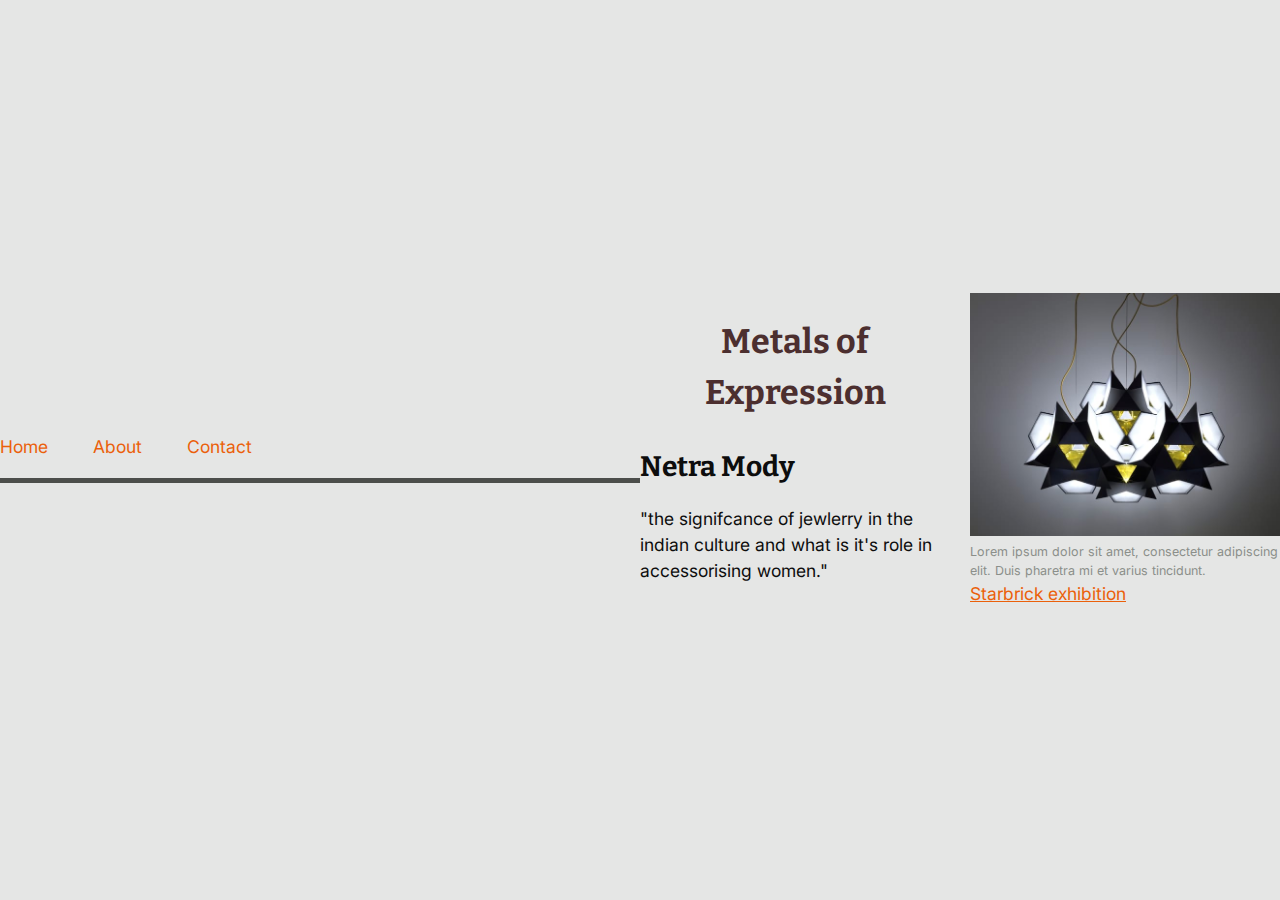
==== index.html @ 6dcfd146 "updated set up" ====
<!DOCTYPE html>
<html lang="en">
<head>

  <!-- Basic Page Needs
  –––––––––––––––––––––––––––––––––––––––––––––––––– -->
  <meta charset="utf-8">
  <title>Metals Of Expression</title>
  <meta name="description" content="">
  <meta name="author" content="">

  <!-- Mobile Specific Metas
  –––––––––––––––––––––––––––––––––––––––––––––––––– -->
  <meta name="viewport" content="width=device-width, initial-scale=1">


  <!-- CSS
  –––––––––––––––––––––––––––––––––––––––––––––––––– -->
  <link rel="stylesheet" href="css/normalize.css">
  <link rel="stylesheet" href="css/styles.css">
  <link rel="stylesheet" href="css/metals.css">



  <!-- Favicon
  –––––––––––––––––––––––––––––––––––––––––––––––––– -->
  <link rel="icon" type="image/png" href="images/favicon.ico">

</head>
<body>
  <header>
    <nav>
      <a href="index.html">Home</a>
      <a href="#">About</a>
      <a href="#">Contact</a>
    </nav>
  </header>
  <main>
  <section class="grid-container col-2">
    <div>
      <h1>Metals of Expression</h1>
      <h3>Netra Mody</h3>
      <p>
        "the signifcance of jewlerry in the indian culture and what is it's role in accessorising women."
      </p>
    </div>
    <figure>
      <img src="images/starbrick_5587.jpg" alt="art image" />
      <figcaption>Lorem ipsum dolor sit amet, consectetur adipiscing elit. Duis pharetra mi et varius tincidunt.</figcaption>
      <a href="entry-example-blocks.html">Starbrick exhibition</a>
  </figure>
  </section>
  
</body>
</html>
---- css/styles.css ----
/*
* Harmonic Collection V1
* Copyright 2024
*
*
* Free to use under the MIT license.
*/

/* Table of contents
––––––––––––––––––––––––––––––––––––––––––––––––––
- Font import
- Variables
- Themes
- Base Styles
- Typography
- Links
- Lists
- Grid system
- Flexbox
- Utilities
- Misc
- Clearing
- Media Queries
*/



/* Placeholder for Google Fonts import */
@import url('https://fonts.googleapis.com/css2?family=Bitter:ital,wght@0,100..900;1,100..900&family=Inter:ital,opsz,wght@0,14..32,100..900;1,14..32,100..900&display=swap');

:root {

    /* VARIABLES */

    /* Typography */
  --headingFont: 'Bitter', serif;
  --bodyFont: 'Inter', sans-serif;

  --baseFontSize: clamp(0.875rem, 0.7885rem + 0.3846vw, 1.25rem);

  --type-scale: 1.5;

  --xlText: calc(var(--lgText) * var(--type-scale));
  --lgText: calc(var(--mdText) * var(--type-scale));
  --mdText: calc(var(--baseText) * var(--type-scale));
  --xsText: calc(var(--smText) / var(--type-scale));
  --smText: calc(var(--baseText) / var(--type-scale));
  --baseText: var(--baseFontSize);

  /* Neutrals & Gray tint ramp */
  --gray-100: hsl(105, 2%, 90%);
  --gray-200: hsl(105, 2%, 80%);
  --gray-300: hsl(105, 2%, 70%);
  --gray-400: hsl(105, 2%, 60%);
  --gray-500: hsl(105, 2%, 55%);
  --gray-600: hsl(105, 2%, 40%);
  --gray-700: hsl(105, 2%, 30%);
  --gray-800: hsl(105, 2%, 20%);
  --gray-900: hsl(105, 2%, 10%);
  
  --black: hsl(0, 0%, 5%);
  --white: hsl(0, 0%, 100%);

  /* Core colors */
  --primary: hsl(76, 60%, 24%);
  --primary-light: hsl(76, 68%, 75%);
  --primary-dark: hsl(76, 63%, 16%);
  --secondary: hsl(105, 4%, 22%);
  --tertiary: hsl(202, 100%, 33%);

  /* Accent colors */
  --accent-1: hsl(23, 92%, 48%);
  --accent-2: hsl(37, 90%, 51%);

  /* Spacing */
  --space-xs: 0.25rem;
  --space-sm: 0.5rem;
  --space-md: 1rem;
  --space-lg: 1.5rem;
  --space-xl: 2rem;
  --space-xxl: 3rem;

  --space-0: 0;
  --space-1: var(--space-xs);
  --space-2: var(--space-sm);
  --space-3: var(--space-md);
  --space-4: var(--space-lg);
  --space-5: var(--space-xl);
  --space-6: var(--space-xxl);

  /* Layout */
  --max-width: 1440px;

}

/* Theme-specific styles */

/* Light theme (default) */
:root {
  --bg: var(--gray-100);
  --textColor: var(--black);
}

/* Dark theme */
:root[data-theme="dark"] {
  --bg: var(--gray-900);
  --textColor: var(--white);
}

body {
  background-color: var(--bg);
  color: var(--textColor);
}

/* Theme switcher styles */
.theme-switcher {
  background: none;
  border: none;
  cursor: pointer;
  font-size: 24px;
}

/* Base Styles
–––––––––––––––––––––––––––––––––––––––––––––––––– */
html {
  font-size: var(--baseFontSize);
  scroll-behavior: smooth;
  font-family: var(--bodyFont);
}

body {
  line-height: 1.5;
  font-weight: 400;
  font-family: var(--bodyFont);
  color: var(--textColor); 
  background-color: var(--bg);
}

main {
  width: 80vw;
  margin: 0 auto;
}

header {
  width: 80vw;
  margin: 0 auto;
  border-bottom: 5px solid var(--gray-700);
}

header nav {
  display: flex;
  justify-content: flex-start;
  align-items: center;
}

header nav a {
  color: var(--accent-1);
  text-decoration: none;
  padding:1rem 2rem 1rem 0;
}

header nav a + a {
  margin-left: 10px;
}

footer {
  color: var(--gray-100);
  background: var(--gray-900);
  padding: var(--space-3);
  text-align: center;
}
footer nav {
  margin:0 auto;
  display: flex;
  align-items: center;
  justify-content: center;
  width: 600px;
}

footer nav a {
  text-decoration: none;
  padding: var(--space-3);
}

footer a {
  color: var(--gray-100);
}

footer p {
  margin-bottom: 0;
  max-width: none;
}

section {
  margin-bottom: var(--space-4);
}

figure {
  padding:0;
  margin:0;
}

figcaption {
  font-size:var(--smText);
  color: var(--textColor);
}

img {
  width: 100%;
  height: auto;
}

.primary {
  background: var(--primary);
}
.primary-light {
  background: var(--primary-light);
}
.primary-dark {
  background: var(--primary-dark);
}

/* Typography */

h1, h2, h3, h4, h5, h6 {
  font-family: var(--headingFont);
  margin-bottom: var(--space-3);
}

h1 { font-size: var(--xlText); }
h2 { font-size: var(--lgText); }
h3 { font-size: var(--mdText); }
h4 { font-size: var(--baseText); }
h5 { font-size: var(--smText); }

p {
  margin-top: 0; 
  margin-bottom:var(--space-3);
}

.caption, figcaption {
  font-size: var(--smText);
  color: var(--gray-500);
}

/* Links
–––––––––––––––––––––––––––––––––––––––––––––––––– */
a {
  color: var(--accent-1); }
a:hover {
  color: var(--accent-2); }


/* Lists
–––––––––––––––––––––––––––––––––––––––––––––––––– */
ul {
  list-style: circle inside; }
ol {
  list-style: decimal inside; }
ol, ul {
  padding-left: 0;
  margin-top: 0; }
ul ul, ul ol, ol ol, ol ul {
	font-size: var(--baseText);
	margin: 1rem 0 1rem 3rem;
	color: var(--textColor);
}
li {
  margin-bottom: 0.5rem; }

/* Grid
–––––––––––––––––––––––––––––––––––––––––––––––––– */
   .grid-container {
    position: relative;
    max-width: var(--max-width);
    margin: 0 auto;
    display: grid;
    grid-gap: 20px;
    gap: 20px;
    
    /* by default use min 200px wide columns auto-fit into width */
    grid-template-columns: minmax(200px, 1fr);
  }
  
  /* grids to 3 columns above mobile sizes */
  @media (min-width: 600px) {
    .grid-container {
      grid-template-columns: repeat(3, 1fr);
      padding: 10px 0;
    }
    
    /* basic grids */
    .grid-container.col-6 {
      grid-template-columns: repeat(6, 1fr);
    }
    .grid-container.col-5 {
      grid-template-columns: repeat(5, 1fr);
    }
    .grid-container.col-4 {
      grid-template-columns: repeat(4, 1fr);
    }
    .grid-container.col-3 {
      grid-template-columns: repeat(3, 1fr);
    }
    .grid-container.col-2 {
      grid-template-columns: 1fr 1fr;
    }
    .grid-container.full {
      grid-template-columns: 1fr;
    }
  }
  
  

/* Flexbox */
.flex {
  display: flex;
}

.flex-column {
  flex-direction: column;
}

.justify-center {
  justify-content: center;
}

.align-center {
  align-items: center;
}

.space-between {
  justify-content: space-between;
}

.flex-wrap {
  flex-wrap: wrap;
}

/* Example flexbox usage */
.card-container {
  display: flex;
  flex-wrap: wrap;
  gap: var(--space-3);
}

.card {
  padding: var(--space-2);
  background-color: var(--gray-200);
  border-radius: var(--space-2);
}

/* Utilities
–––––––––––––––––––––––––––––––––––––––––––––––––– */


.u-full-width {
  width: 100%;
  box-sizing: border-box; }
.u-max-full-width {
  max-width: 100%;
  box-sizing: border-box; }
.u-pull-right {
  float: right; }
.u-pull-left {
  float: left; }
.text-left {
	text-align: left; }
  .text-center {
    text-align: center; }
.text-right {
	text-align: right; }

.color-swatch {
    width: 100px;
    height: 100px;
    display: inline-block;
    margin-right: 10px;
    margin-bottom: 10px;
    border: 1px solid var(--gray-300);
}
.spacing-example {
    background-color: var(--gray-200);
    display: inline-block;
}


/* Misc
–––––––––––––––––––––––––––––––––––––––––––––––––– */
hr {
  margin-top: 1rem;
  margin-bottom: 1rem;
  border-width: 0;
  border-top: 1px solid var(--gray-300); }


  /* Clearing
–––––––––––––––––––––––––––––––––––––––––––––––––– */

/* Self Clearing Goodness */
.container:after,
.row:after,
.u-cf {
  content: "";
  display: table;
  clear: both; }


/* Media Queries
–––––––––––––––––––––––––––––––––––––––––––––––––– */
/*
Note: The best way to structure the use of media queries is to create the queries
near the relevant code. For example, if you wanted to change the styles for buttons
on small devices, paste the mobile query code up in the buttons section and style it
there.
*/


/* Larger than mobile (default point when grid becomes active) */
@media (min-width: 600px) {}

/* Larger than phablet */
@media (min-width: 900px) {}

/* Larger than tablet */
@media (min-width: 1200px) {}
---- css/metals.css ----
body {
    display: flex;
    justify-content: center;
    align-items: center;
    height: 100vh; /* Centers vertically */
    margin: 0;
}

h1 {
    font-size: 34px;
    color: rgb(76, 47, 47);
    text-align: center; /* Centers text */
}
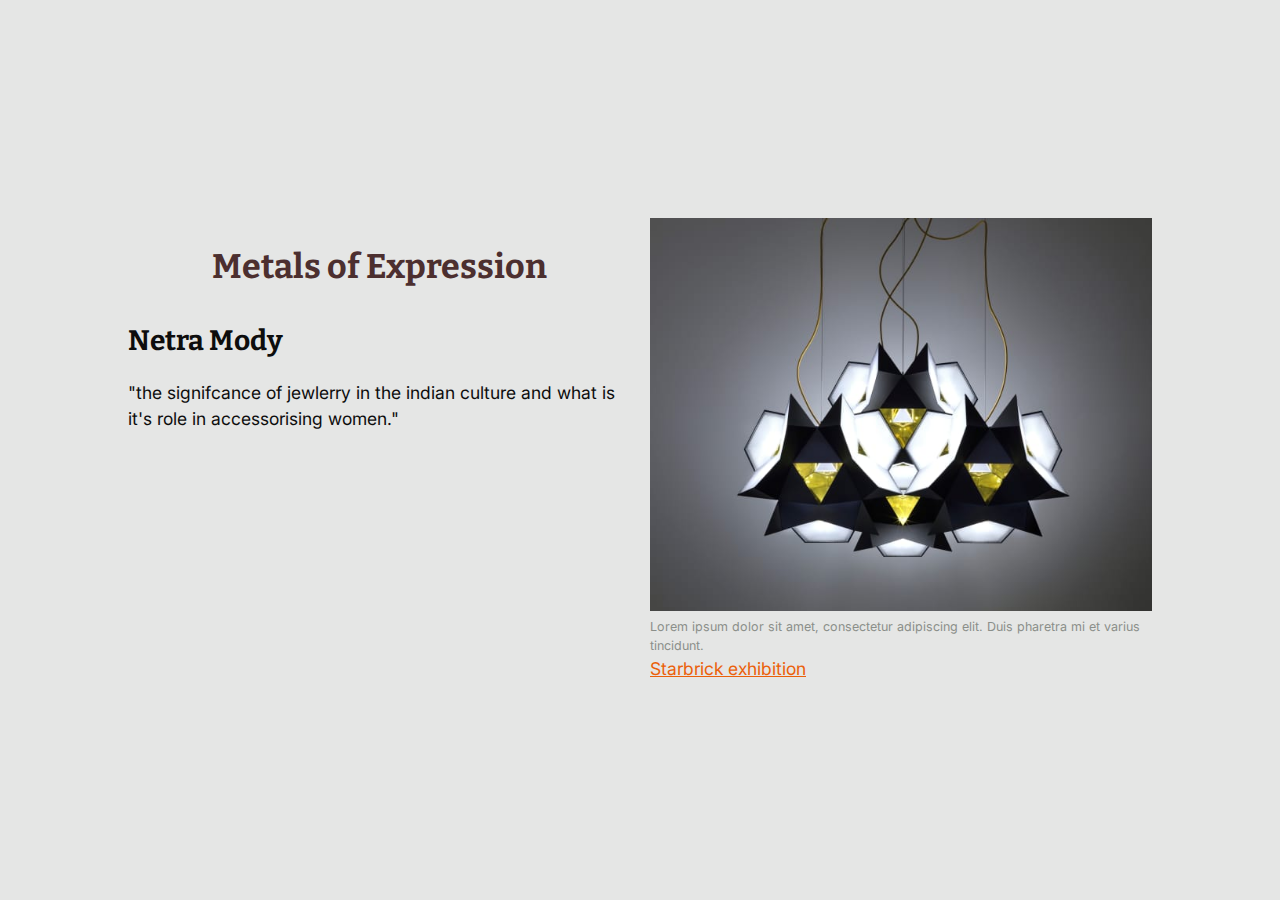
==== commit a1da786f: "Update index.html" ====
--- a/index.html
+++ b/index.html
@@ -28,13 +28,13 @@
 
 </head>
 <body>
-  <header>
-    <nav>
+ <!--<header>
+   <nav>
       <a href="index.html">Home</a>
       <a href="#">About</a>
       <a href="#">Contact</a>
     </nav>
-  </header>
+  </header>-->
   <main>
   <section class="grid-container col-2">
     <div>
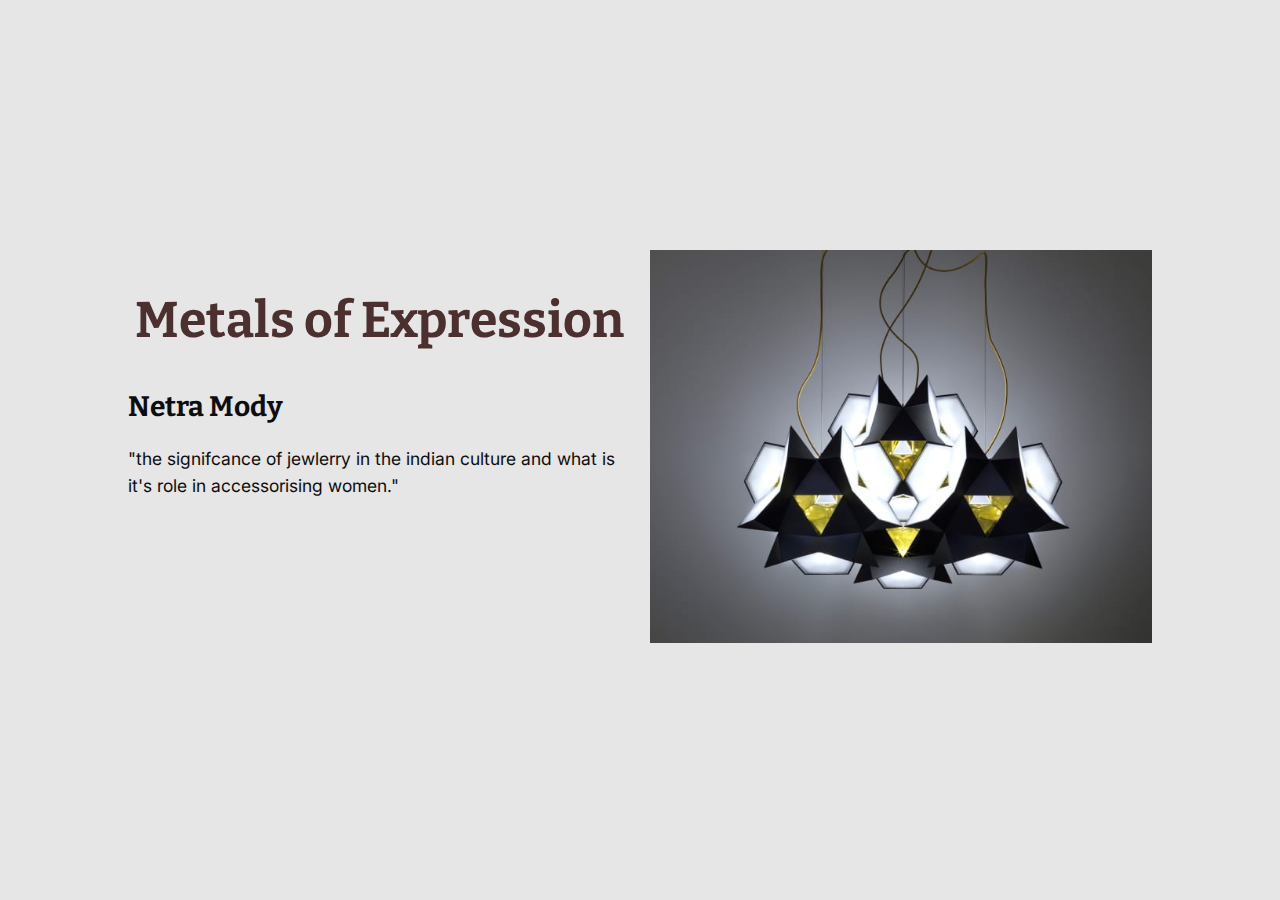
==== commit 7be7f874: "changes" ====
--- a/index.html
+++ b/index.html
@@ -1,7 +1,10 @@
 <!DOCTYPE html>
 <html lang="en">
 <head>
-
+  <link rel="preconnect" href="https://fonts.googleapis.com">
+  <link rel="preconnect" href="https://fonts.gstatic.com" crossorigin>
+  <link href="https://fonts.googleapis.com/css2?family=Dancing+Script:wght@400..700&display=swap" rel="stylesheet">
+  
   <!-- Basic Page Needs
   –––––––––––––––––––––––––––––––––––––––––––––––––– -->
   <meta charset="utf-8">
@@ -19,8 +22,6 @@
   <link rel="stylesheet" href="css/normalize.css">
   <link rel="stylesheet" href="css/styles.css">
   <link rel="stylesheet" href="css/metals.css">
-
-
 
   <!-- Favicon
   –––––––––––––––––––––––––––––––––––––––––––––––––– -->
@@ -46,8 +47,6 @@
     </div>
     <figure>
       <img src="images/starbrick_5587.jpg" alt="art image" />
-      <figcaption>Lorem ipsum dolor sit amet, consectetur adipiscing elit. Duis pharetra mi et varius tincidunt.</figcaption>
-      <a href="entry-example-blocks.html">Starbrick exhibition</a>
   </figure>
   </section>
   
--- a/css/metals.css
+++ b/css/metals.css
@@ -7,7 +7,14 @@
 }
 
 h1 {
-    font-size: 34px;
+    font-size: 50px;
     color: rgb(76, 47, 47);
     text-align: center; /* Centers text */
+
+.dancing-script-<uniquifier> {
+  font-family: "Dancing Script", cursive;
+  font-optical-sizing: auto;
+  font-weight: 700;
+  font-style: normal;
+}
 }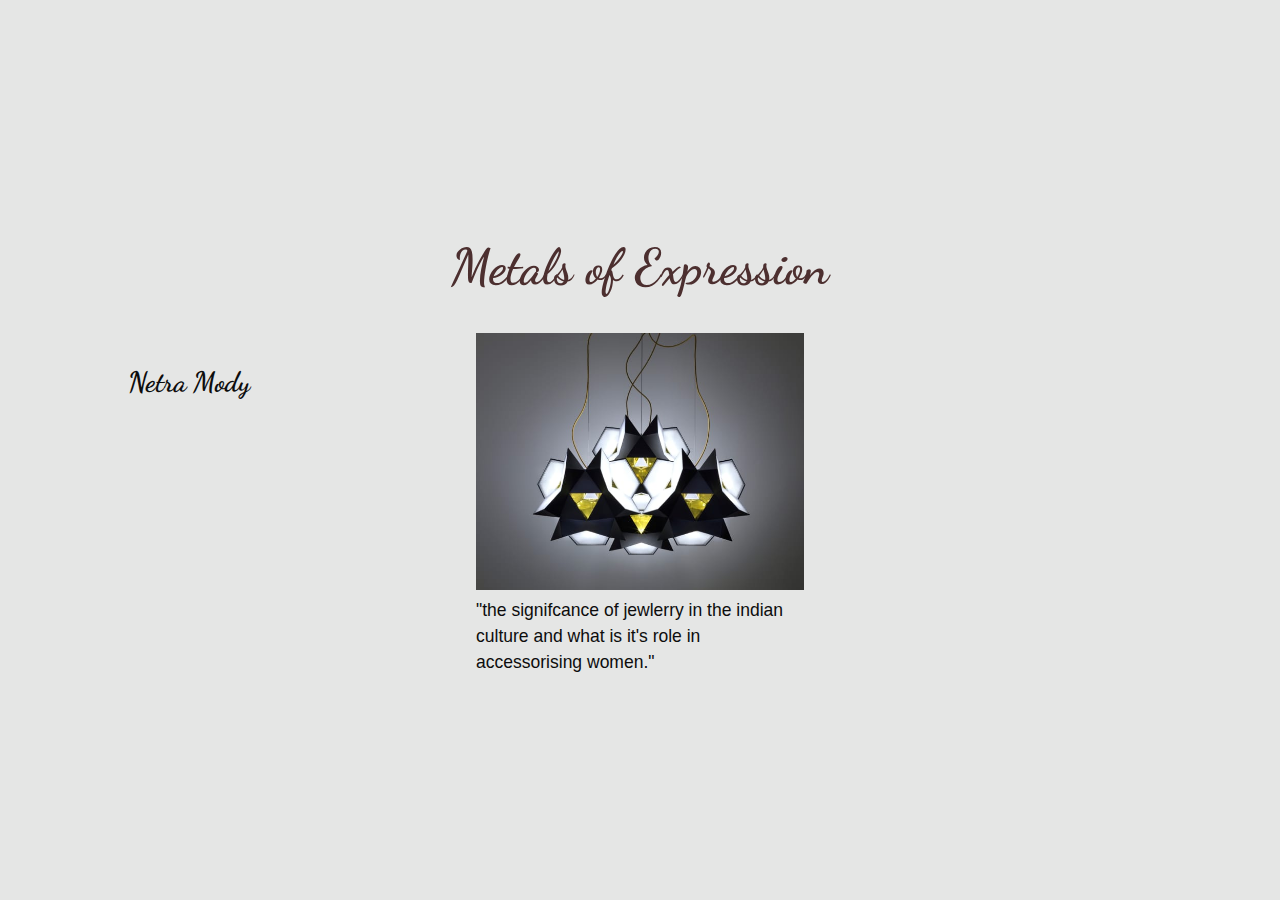
==== commit 2dd49c6c: "update" ====
--- a/index.html
+++ b/index.html
@@ -4,7 +4,7 @@
   <link rel="preconnect" href="https://fonts.googleapis.com">
   <link rel="preconnect" href="https://fonts.gstatic.com" crossorigin>
   <link href="https://fonts.googleapis.com/css2?family=Dancing+Script:wght@400..700&display=swap" rel="stylesheet">
-  
+
   <!-- Basic Page Needs
   –––––––––––––––––––––––––––––––––––––––––––––––––– -->
   <meta charset="utf-8">
@@ -37,16 +37,18 @@
     </nav>
   </header>-->
   <main>
-  <section class="grid-container col-2">
+    <h1>Metals of Expression</h1>
+
+  <section class="grid-container col-3">
     <div>
-      <h1>Metals of Expression</h1>
       <h3>Netra Mody</h3>
+     
+    </div>
+    <figure>
+      <img src="images/starbrick_5587.jpg" alt="art image" />
       <p>
         "the signifcance of jewlerry in the indian culture and what is it's role in accessorising women."
       </p>
-    </div>
-    <figure>
-      <img src="images/starbrick_5587.jpg" alt="art image" />
   </figure>
   </section>
   
--- a/css/styles.css
+++ b/css/styles.css
@@ -26,14 +26,15 @@
 
 
 /* Placeholder for Google Fonts import */
-@import url('https://fonts.googleapis.com/css2?family=Bitter:ital,wght@0,100..900;1,100..900&family=Inter:ital,opsz,wght@0,14..32,100..900;1,14..32,100..900&display=swap');
+@import url('https://fonts.googleapis.com/css2?family=Dancing+Script:wght@700&display=swap');
+
 
 :root {
 
     /* VARIABLES */
 
     /* Typography */
-  --headingFont: 'Bitter', serif;
+  --headingFont: 'Dancing Script', serif;
   --bodyFont: 'Inter', sans-serif;
 
   --baseFontSize: clamp(0.875rem, 0.7885rem + 0.3846vw, 1.25rem);
--- a/css/metals.css
+++ b/css/metals.css
@@ -10,11 +10,4 @@
     font-size: 50px;
     color: rgb(76, 47, 47);
     text-align: center; /* Centers text */
-
-.dancing-script-<uniquifier> {
-  font-family: "Dancing Script", cursive;
-  font-optical-sizing: auto;
-  font-weight: 700;
-  font-style: normal;
 }
-}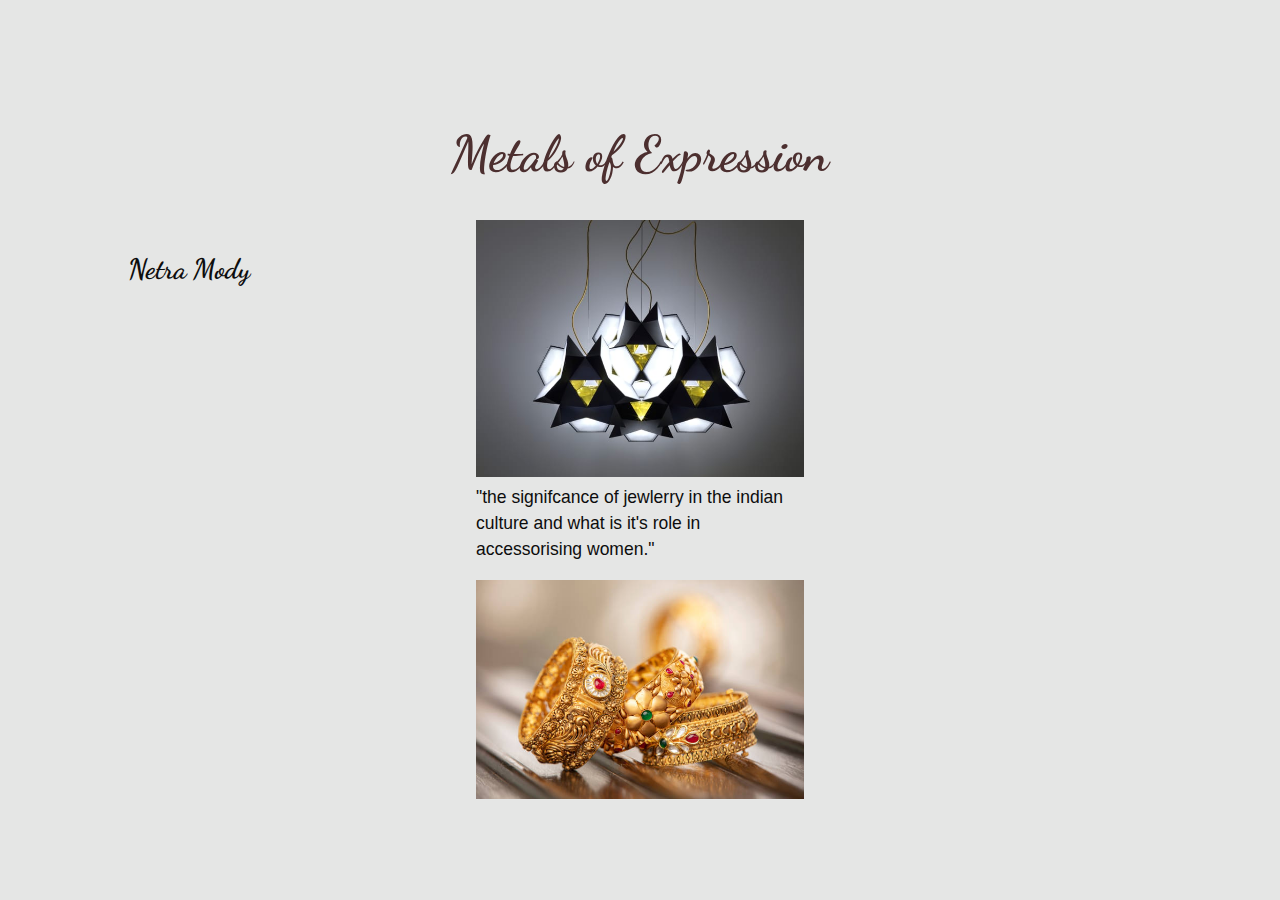
==== commit e7043dee: "updated" ====
--- a/index.html
+++ b/index.html
@@ -49,6 +49,8 @@
       <p>
         "the signifcance of jewlerry in the indian culture and what is it's role in accessorising women."
       </p>
+      <img src="images/istockphoto-1277517088-612x612.jpg" alt="art image" />
+
   </figure>
   </section>
   
